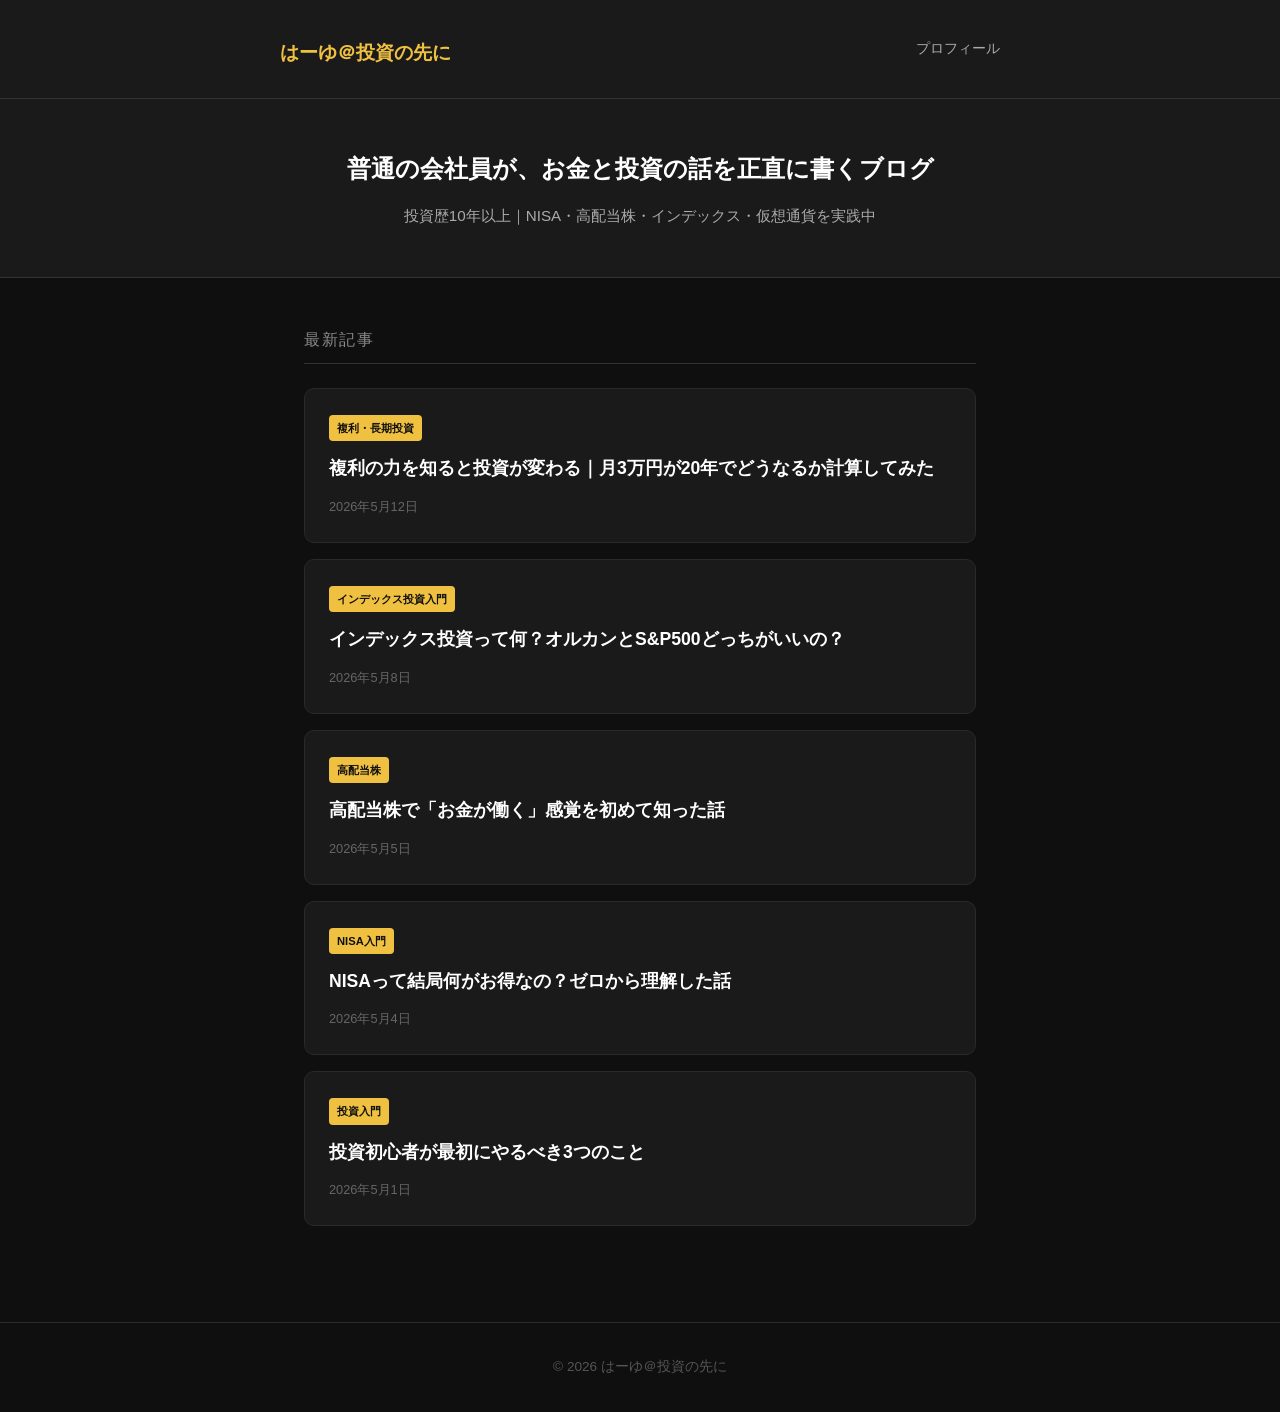
==== index.html @ addf6531 "ブログ記事を全追加" ====
<!DOCTYPE html>
<html lang="ja">
<head>
  <meta charset="UTF-8">
  <meta name="viewport" content="width=device-width, initial-scale=1.0">
  <title>はーゆ＠投資の先に｜普通の会社員が投資・お金の話を正直に書くブログ</title>
  <meta name="description" content="投資歴10年以上の会社員がNISA・高配当株・インデックス投資・複利をわかりやすく解説。失敗談も含めてリアルに発信します。">
  <style>
    * { margin: 0; padding: 0; box-sizing: border-box; }
    body {
      font-family: 'Hiragino Sans', 'Noto Sans JP', sans-serif;
      background: #0f0f0f;
      color: #e8e8e8;
      line-height: 1.8;
    }
    header {
      background: #1a1a1a;
      border-bottom: 1px solid #333;
      padding: 20px 24px;
    }
    .header-inner {
      max-width: 720px;
      margin: 0 auto;
      display: flex;
      justify-content: space-between;
      align-items: center;
    }
    header h1 a {
      color: #f0c040;
      text-decoration: none;
      font-size: 1.2rem;
      font-weight: bold;
    }
    header nav a {
      color: #aaa;
      text-decoration: none;
      font-size: 0.9rem;
      margin-left: 20px;
    }
    header nav a:hover { color: #f0c040; }
    .hero {
      background: #1a1a1a;
      padding: 48px 24px;
      text-align: center;
      border-bottom: 1px solid #333;
    }
    .hero h2 {
      font-size: 1.5rem;
      color: #ffffff;
      margin-bottom: 12px;
    }
    .hero p { color: #aaa; font-size: 0.95rem; }
    .container {
      max-width: 720px;
      margin: 0 auto;
      padding: 48px 24px 80px;
    }
    .section-title {
      font-size: 1rem;
      color: #888;
      text-transform: uppercase;
      letter-spacing: 0.1em;
      margin-bottom: 24px;
      padding-bottom: 8px;
      border-bottom: 1px solid #333;
    }
    .post-card {
      background: #1a1a1a;
      border: 1px solid #2a2a2a;
      border-radius: 10px;
      padding: 24px;
      margin-bottom: 16px;
      transition: border-color 0.2s;
    }
    .post-card:hover { border-color: #f0c040; }
    .post-card .tag {
      display: inline-block;
      background: #f0c040;
      color: #0f0f0f;
      font-size: 0.7rem;
      font-weight: bold;
      padding: 3px 8px;
      border-radius: 4px;
      margin-bottom: 10px;
    }
    .post-card h3 { margin-bottom: 0; }
    .post-card h3 a {
      color: #ffffff;
      text-decoration: none;
      font-size: 1.1rem;
      line-height: 1.5;
    }
    .post-card h3 a:hover { color: #f0c040; }
    .post-card .meta {
      font-size: 0.8rem;
      color: #666;
      margin-top: 10px;
    }
    footer {
      text-align: center;
      padding: 32px;
      color: #555;
      font-size: 0.85rem;
      border-top: 1px solid #2a2a2a;
    }
  </style>
</head>
<body>

<header>
  <div class="header-inner">
    <h1><a href="index.html">はーゆ＠投資の先に</a></h1>
    <nav>
      <a href="about.html">プロフィール</a>
    </nav>
  </div>
</header>

<div class="hero">
  <h2>普通の会社員が、お金と投資の話を正直に書くブログ</h2>
  <p>投資歴10年以上｜NISA・高配当株・インデックス・仮想通貨を実践中</p>
</div>

<div class="container">
  <p class="section-title">最新記事</p>

  <div class="post-card">
    <span class="tag">複利・長期投資</span>
    <h3><a href="post5.html">複利の力を知ると投資が変わる｜月3万円が20年でどうなるか計算してみた</a></h3>
    <p class="meta">2026年5月12日</p>
  </div>

  <div class="post-card">
    <span class="tag">インデックス投資入門</span>
    <h3><a href="post4.html">インデックス投資って何？オルカンとS&amp;P500どっちがいいの？</a></h3>
    <p class="meta">2026年5月8日</p>
  </div>

  <div class="post-card">
    <span class="tag">高配当株</span>
    <h3><a href="post3.html">高配当株で「お金が働く」感覚を初めて知った話</a></h3>
    <p class="meta">2026年5月5日</p>
  </div>

  <div class="post-card">
    <span class="tag">NISA入門</span>
    <h3><a href="post2.html">NISAって結局何がお得なの？ゼロから理解した話</a></h3>
    <p class="meta">2026年5月4日</p>
  </div>

  <div class="post-card">
    <span class="tag">投資入門</span>
    <h3><a href="post1.html">投資初心者が最初にやるべき3つのこと</a></h3>
    <p class="meta">2026年5月1日</p>
  </div>

</div>

<footer>
  <p>&copy; 2026 はーゆ＠投資の先に</p>
</footer>

</body>
</html>
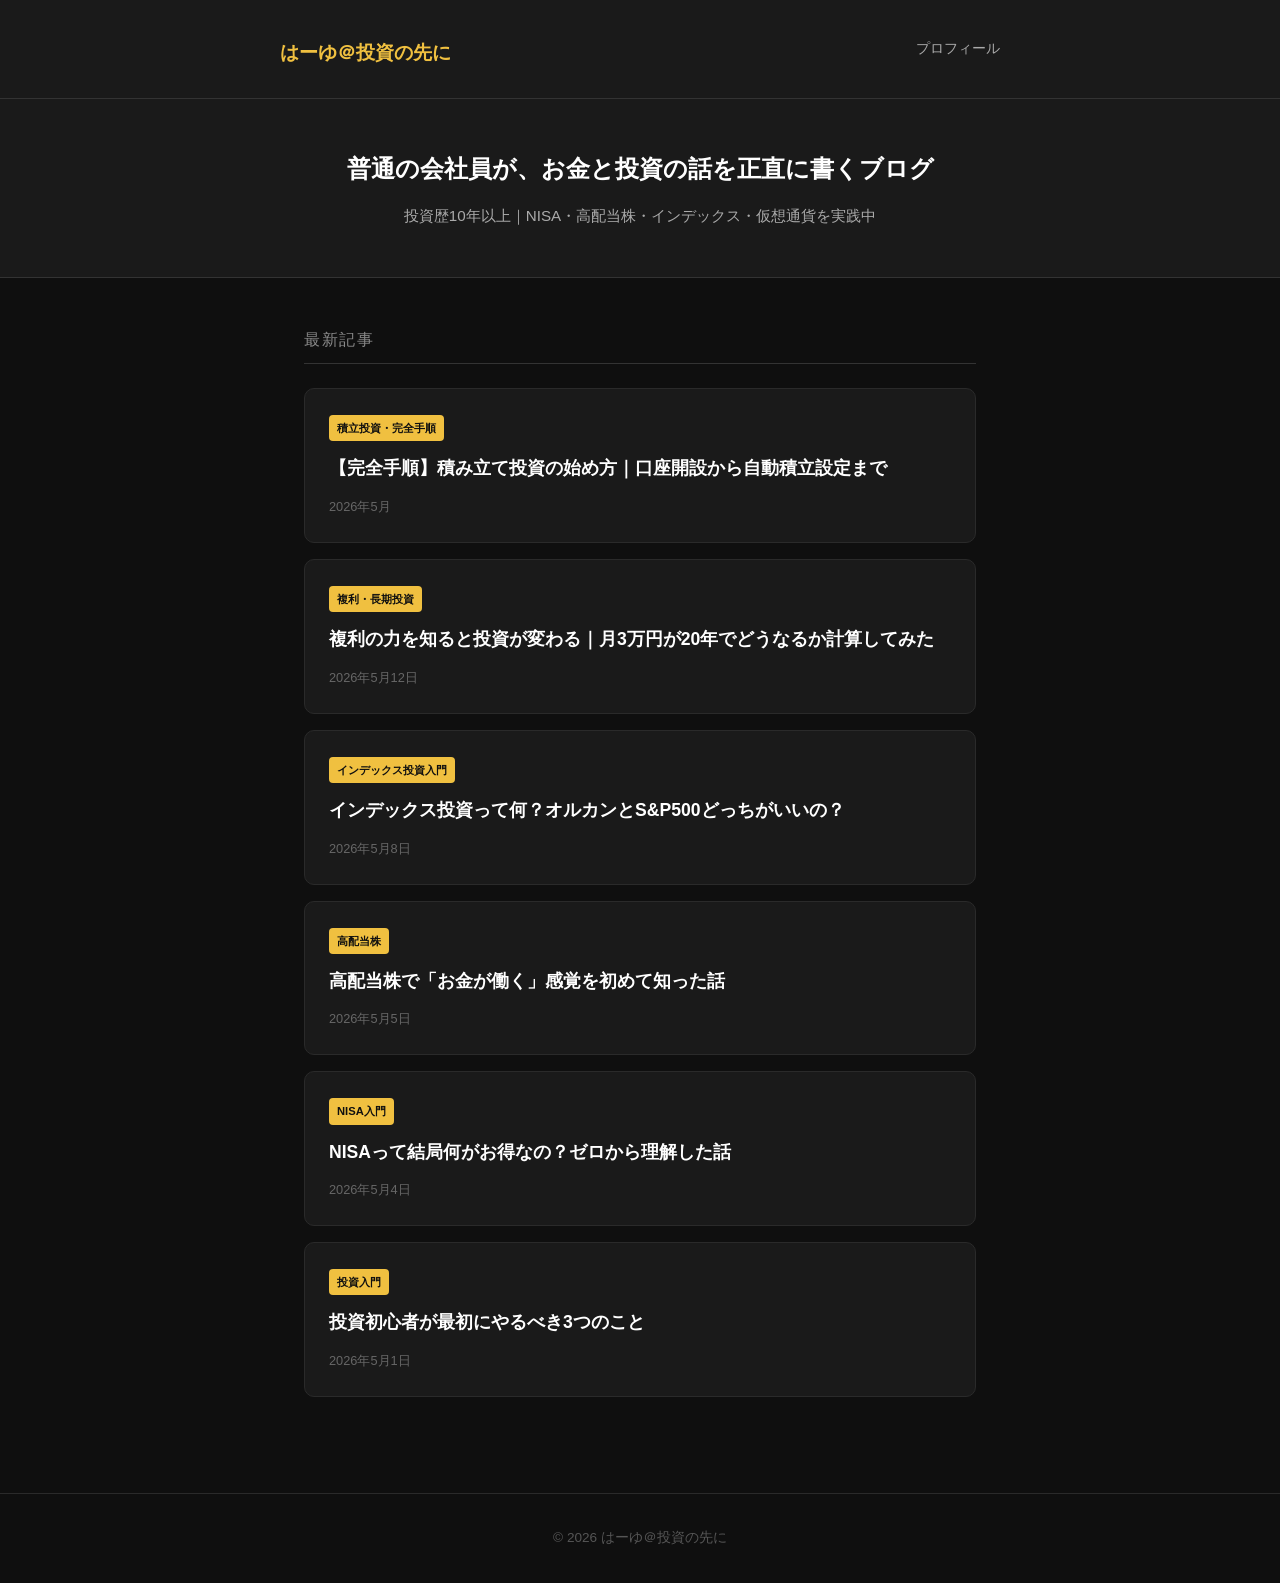
==== commit a684d71b: "7本目記事・トップページ更新" ====
--- a/index.html
+++ b/index.html
@@ -125,6 +125,12 @@
   <p class="section-title">最新記事</p>
 
   <div class="post-card">
+    <span class="tag">積立投資・完全手順</span>
+    <h3><a href="post6.html">【完全手順】積み立て投資の始め方｜口座開設から自動積立設定まで</a></h3>
+    <p class="meta">2026年5月</p>
+  </div>
+
+  <div class="post-card">
     <span class="tag">複利・長期投資</span>
     <h3><a href="post5.html">複利の力を知ると投資が変わる｜月3万円が20年でどうなるか計算してみた</a></h3>
     <p class="meta">2026年5月12日</p>
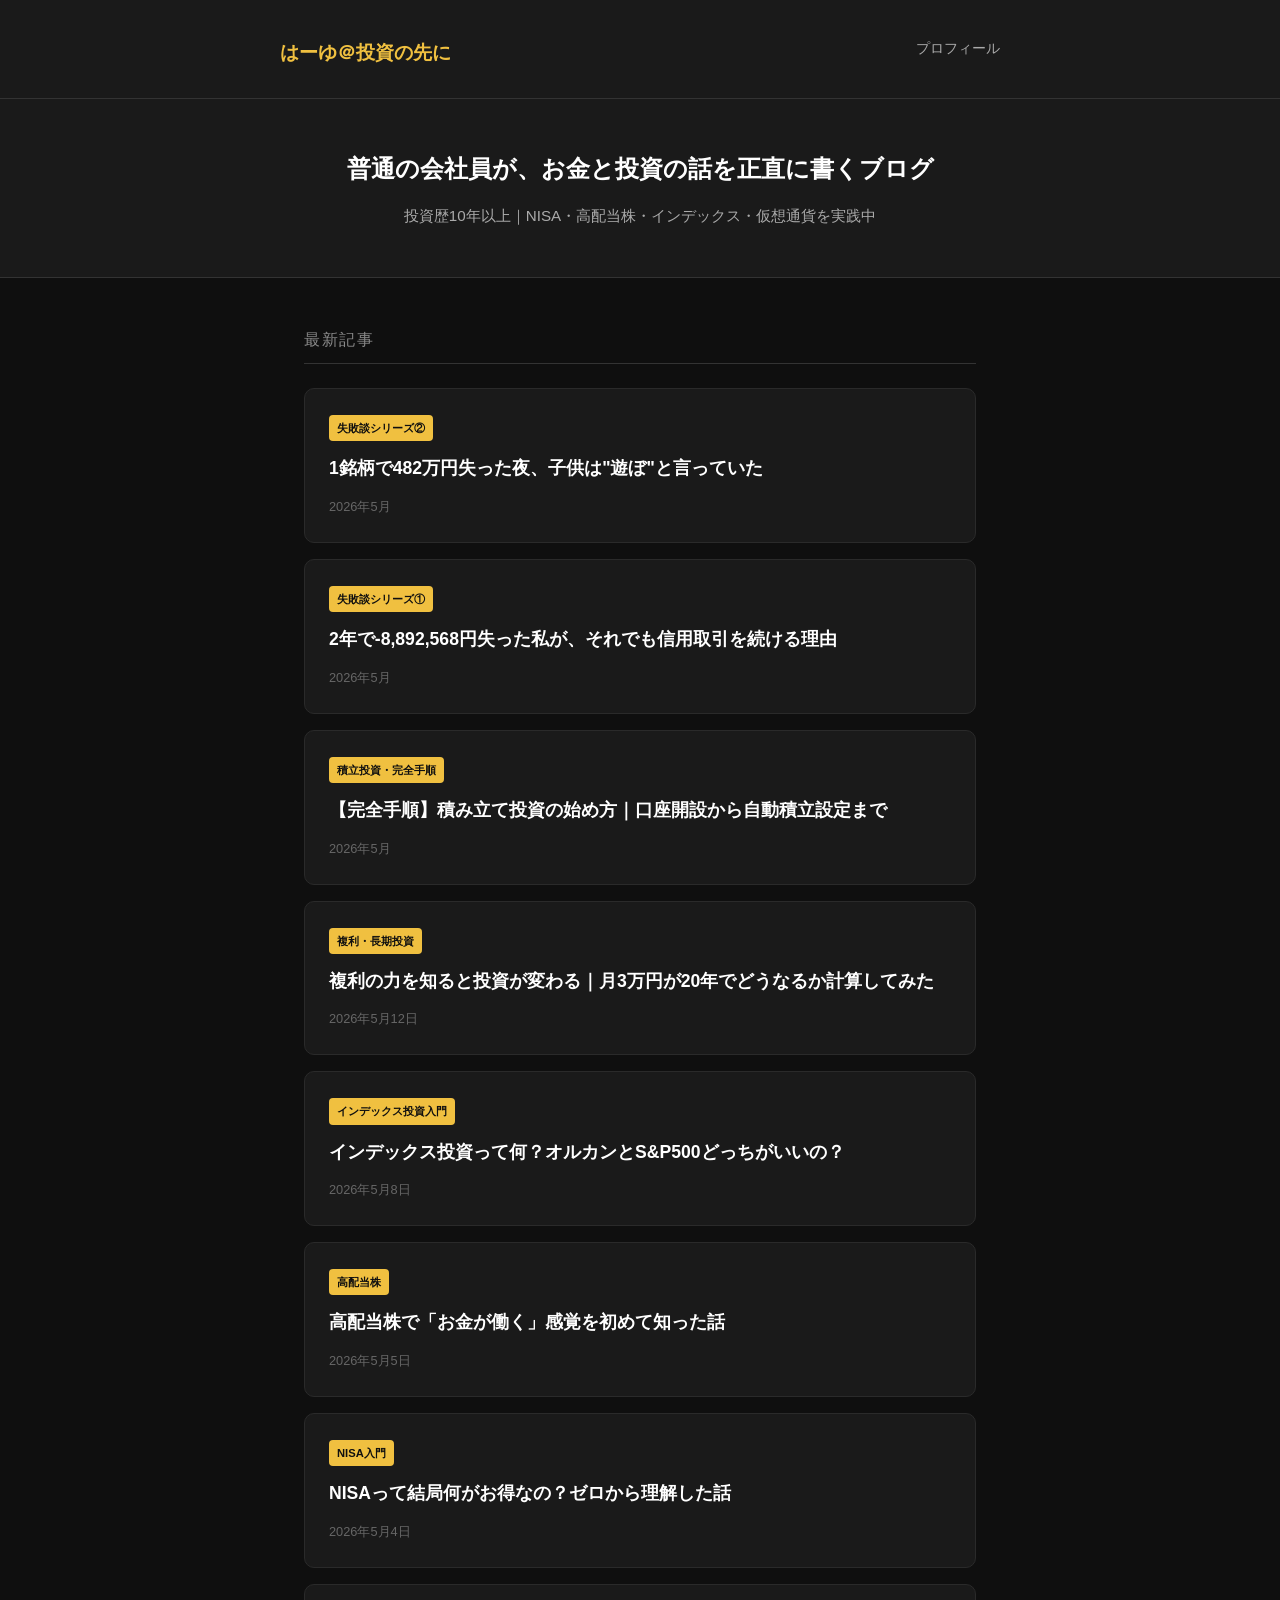
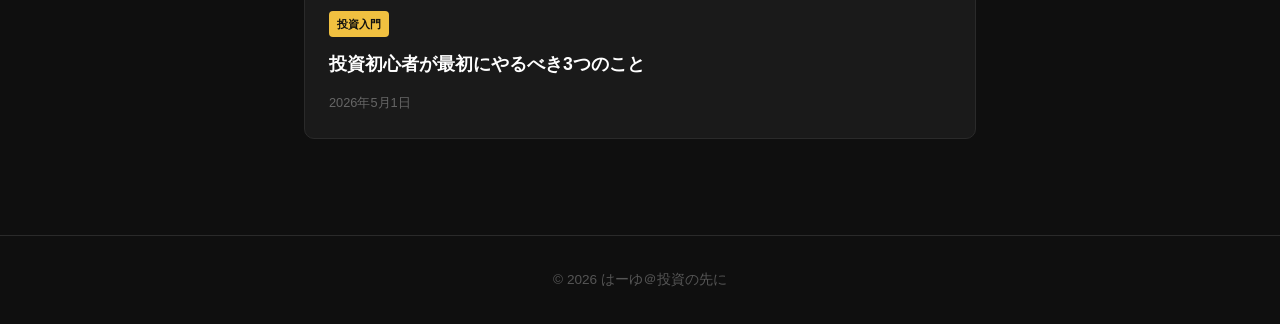
==== commit 01b8cf22: "失敗談シリーズ①②を追加" ====
--- a/index.html
+++ b/index.html
@@ -125,6 +125,18 @@
   <p class="section-title">最新記事</p>
 
   <div class="post-card">
+    <span class="tag">失敗談シリーズ②</span>
+    <h3><a href="post8.html">1銘柄で482万円失った夜、子供は&quot;遊ぼ&quot;と言っていた</a></h3>
+    <p class="meta">2026年5月</p>
+  </div>
+
+  <div class="post-card">
+    <span class="tag">失敗談シリーズ①</span>
+    <h3><a href="post7.html">2年で-8,892,568円失った私が、それでも信用取引を続ける理由</a></h3>
+    <p class="meta">2026年5月</p>
+  </div>
+
+  <div class="post-card">
     <span class="tag">積立投資・完全手順</span>
     <h3><a href="post6.html">【完全手順】積み立て投資の始め方｜口座開設から自動積立設定まで</a></h3>
     <p class="meta">2026年5月</p>
